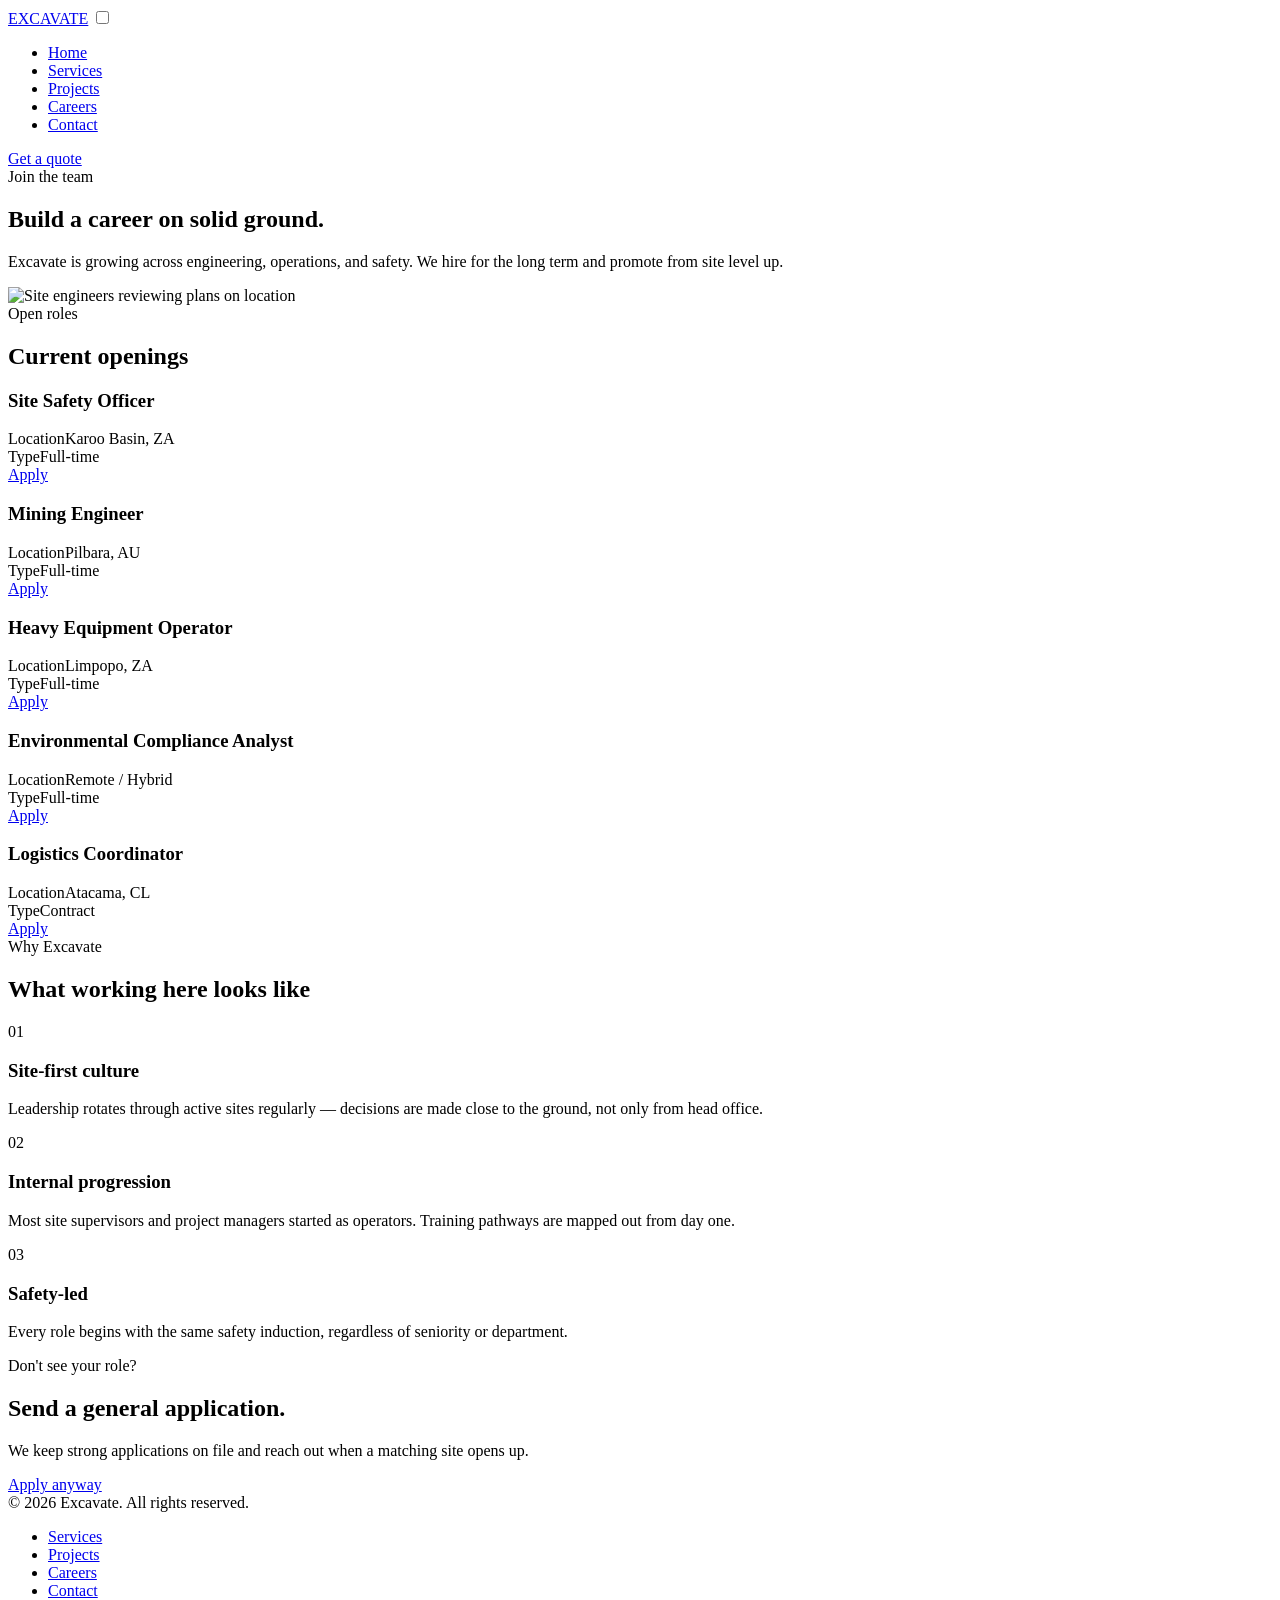
==== Pages/Careers.html @ 7427b884 "added a style.css" ====
<!DOCTYPE html>
<html lang="en">
<head>
  <meta charset="UTF-8">
  <meta name="viewport" content="width=device-width, initial-scale=1.0">
  <title>Careers — Excavate</title>
  <meta name="description" content="Excavate is hiring across engineering, operations, and safety roles at sites on three continents.">

  <link rel="preconnect" href="https://fonts.googleapis.com">
  <link rel="preconnect" href="https://fonts.gstatic.com" crossorigin>
  <link href="https://fonts.googleapis.com/css2?family=Montserrat:wght@500;600;700;800&family=Roboto:wght@400;500;700&display=swap" rel="stylesheet">
  <!-- This stylesheet link was missing from the original Careers.html -->
  <link rel="stylesheet" href="./css/styles.css">
</head>
<body>

  <!-- ============ NAVIGATION ============ -->
  <header class="site-header">
    <div class="wrap nav">
      <a href="index.html" class="logo">EXCA<span>VATE</span></a>

      <input type="checkbox" id="nav-toggle" class="nav-toggle-input">
      <label for="nav-toggle" class="nav-toggle" aria-label="Open menu">
        <span></span><span></span><span></span>
      </label>

      <ul class="nav-links">
        <li><a href="index.html">Home</a></li>
        <li><a href="services.html">Services</a></li>
        <li><a href="projects.html">Projects</a></li>
        <li><a href="careers.html" aria-current="page">Careers</a></li>
        <li><a href="contact.html">Contact</a></li>
      </ul>
      <a href="contact.html" class="nav-cta">Get a quote</a>
    </div>
  </header>

  <!-- ============ PAGE HEADER  ============ -->
  <section class="page-header">
    <div class="wrap split-header">
      <div>
        <div class="eyebrow">Join the team</div>
        <h1>Build a career on solid ground.</h1>
        <p class="lede">Excavate is growing across engineering, operations, and safety. We hire for the long term and promote from site level up.</p>
      </div>
      <div class="hero-media">
        <picture>
          <source media="(min-width: 601px)"
                  srcset="https://picsum.photos/seed/excavate-careers/900/675 900w">
          <img src="https://picsum.photos/seed/excavate-careers/900/675"
               alt="Site engineers reviewing plans on location"
               width="900" height="675" loading="lazy">
        </picture>
      </div>
    </div>
  </section>

  <!-- ============ OPEN ROLES ============ -->
  <section>
    <div class="wrap">
      <div class="section-head">
        <div>
          <div class="tag">Open roles</div>
          <h2>Current openings</h2>
        </div>
      </div>
      <div class="job-list">
        <div class="job">
          <h3>Site Safety Officer</h3>
          <div class="field"><span class="k">Location</span>Karoo Basin, ZA</div>
          <div class="field"><span class="k">Type</span>Full-time</div>
          <a href="contact.html" class="btn btn-secondary">Apply</a>
        </div>
        <div class="job">
          <h3>Mining Engineer</h3>
          <div class="field"><span class="k">Location</span>Pilbara, AU</div>
          <div class="field"><span class="k">Type</span>Full-time</div>
          <a href="contact.html" class="btn btn-secondary">Apply</a>
        </div>
        <div class="job">
          <h3>Heavy Equipment Operator</h3>
          <div class="field"><span class="k">Location</span>Limpopo, ZA</div>
          <div class="field"><span class="k">Type</span>Full-time</div>
          <a href="contact.html" class="btn btn-secondary">Apply</a>
        </div>
        <div class="job">
          <h3>Environmental Compliance Analyst</h3>
          <div class="field"><span class="k">Location</span>Remote / Hybrid</div>
          <div class="field"><span class="k">Type</span>Full-time</div>
          <a href="contact.html" class="btn btn-secondary">Apply</a>
        </div>
        <div class="job">
          <h3>Logistics Coordinator</h3>
          <div class="field"><span class="k">Location</span>Atacama, CL</div>
          <div class="field"><span class="k">Type</span>Contract</div>
          <a href="contact.html" class="btn btn-secondary">Apply</a>
        </div>
      </div>
    </div>
  </section>

  <div class="strata-rule"></div>

  <!-- ============ WHY EXCAVATE ============ -->
  <section>
    <div class="wrap">
      <div class="section-head">
        <div>
          <div class="tag">Why Excavate</div>
          <h2>What working here looks like</h2>
        </div>
      </div>
      <div class="grid-3">
        <div class="card">
          <div class="mark">01</div>
          <h3>Site-first culture</h3>
          <p>Leadership rotates through active sites regularly — decisions are made close to the ground, not only from head office.</p>
        </div>
        <div class="card">
          <div class="mark">02</div>
          <h3>Internal progression</h3>
          <p>Most site supervisors and project managers started as operators. Training pathways are mapped out from day one.</p>
        </div>
        <div class="card">
          <div class="mark">03</div>
          <h3>Safety-led</h3>
          <p>Every role begins with the same safety induction, regardless of seniority or department.</p>
        </div>
      </div>
    </div>
  </section>

  <!-- ============ CTA ============ -->
  <section class="cta">
    <div class="wrap">
      <div class="eyebrow">Don't see your role?</div>
      <h2>Send a general application.</h2>
      <p class="lede">We keep strong applications on file and reach out when a matching site opens up.</p>
      <a href="contact.html" class="btn btn-primary">Apply anyway</a>
    </div>
  </section>

  <!-- ============ FOOTER ============ -->
  <footer class="site-footer">
    <div class="wrap footer-inner">
      <div>© 2026 Excavate. All rights reserved.</div>
      <ul class="footer-links">
        <li><a href="services.html">Services</a></li>
        <li><a href="projects.html">Projects</a></li>
        <li><a href="careers.html">Careers</a></li>
        <li><a href="contact.html">Contact</a></li>
      </ul>
    </div>
  </footer>

</body>
</html>
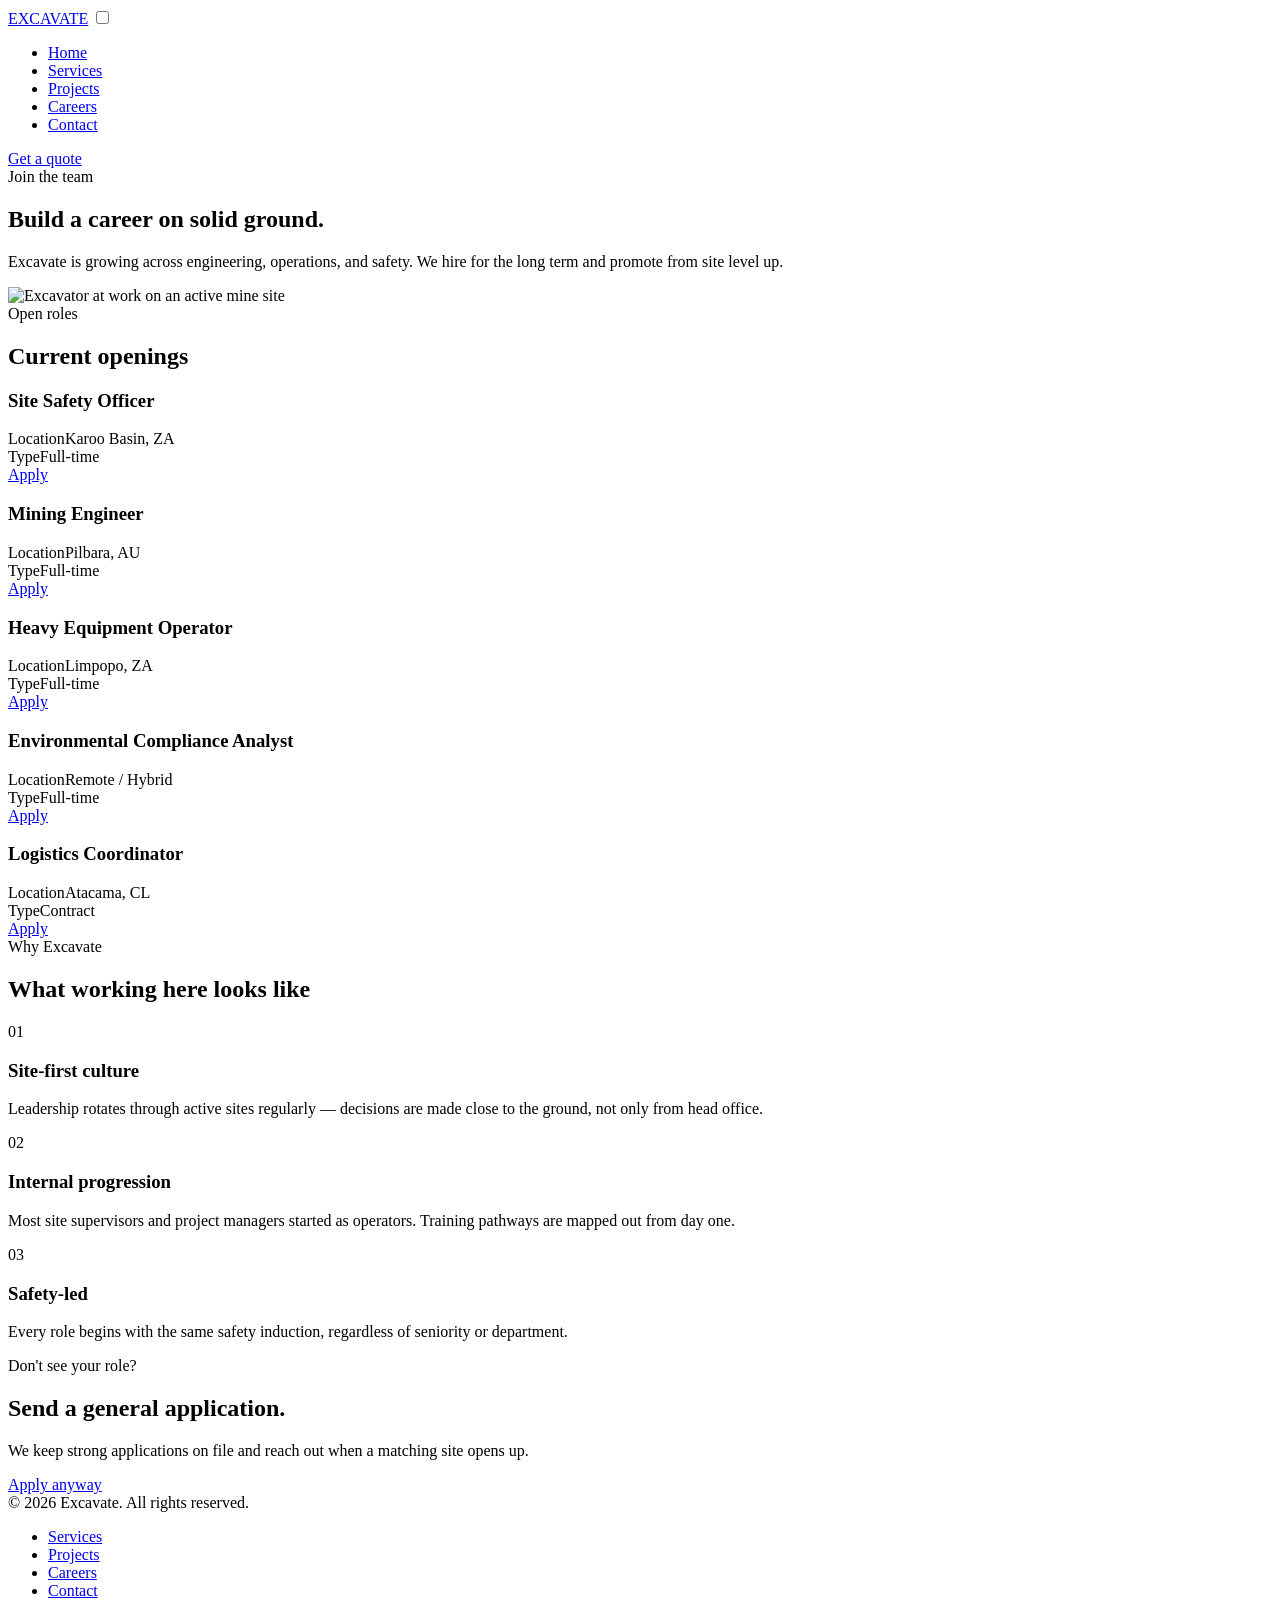
==== commit e1faea6a: "Update careers page" ====
--- a/Pages/Careers.html
+++ b/Pages/Careers.html
@@ -10,11 +10,11 @@
   <link rel="preconnect" href="https://fonts.gstatic.com" crossorigin>
   <link href="https://fonts.googleapis.com/css2?family=Montserrat:wght@500;600;700;800&family=Roboto:wght@400;500;700&display=swap" rel="stylesheet">
   <!-- This stylesheet link was missing from the original Careers.html -->
-  <link rel="stylesheet" href="./css/styles.css">
+  <link rel="stylesheet" href="styles.css">
 </head>
 <body>
 
-  <!-- ============ NAVIGATION ============ -->
+  <!-- ============ HEADER / PRIMARY NAVIGATION ============ -->
   <header class="site-header">
     <div class="wrap nav">
       <a href="index.html" class="logo">EXCA<span>VATE</span></a>
@@ -35,7 +35,7 @@
     </div>
   </header>
 
-  <!-- ============ PAGE HEADER  ============ -->
+  <!-- ============ PAGE HEADER (with responsive image) ============ -->
   <section class="page-header">
     <div class="wrap split-header">
       <div>
@@ -45,11 +45,11 @@
       </div>
       <div class="hero-media">
         <picture>
-          <source media="(min-width: 601px)"
-                  srcset="https://picsum.photos/seed/excavate-careers/900/675 900w">
-          <img src="https://picsum.photos/seed/excavate-careers/900/675"
-               alt="Site engineers reviewing plans on location"
-               width="900" height="675" loading="lazy">
+          <img src="assets/crane-624.jpg"
+               srcset="assets/crane-380.jpg 380w, assets/crane-624.jpg 624w"
+               sizes="(min-width: 900px) 480px, 45vw"
+               alt="Excavator at work on an active mine site"
+               width="624" height="350" loading="lazy">
         </picture>
       </div>
     </div>
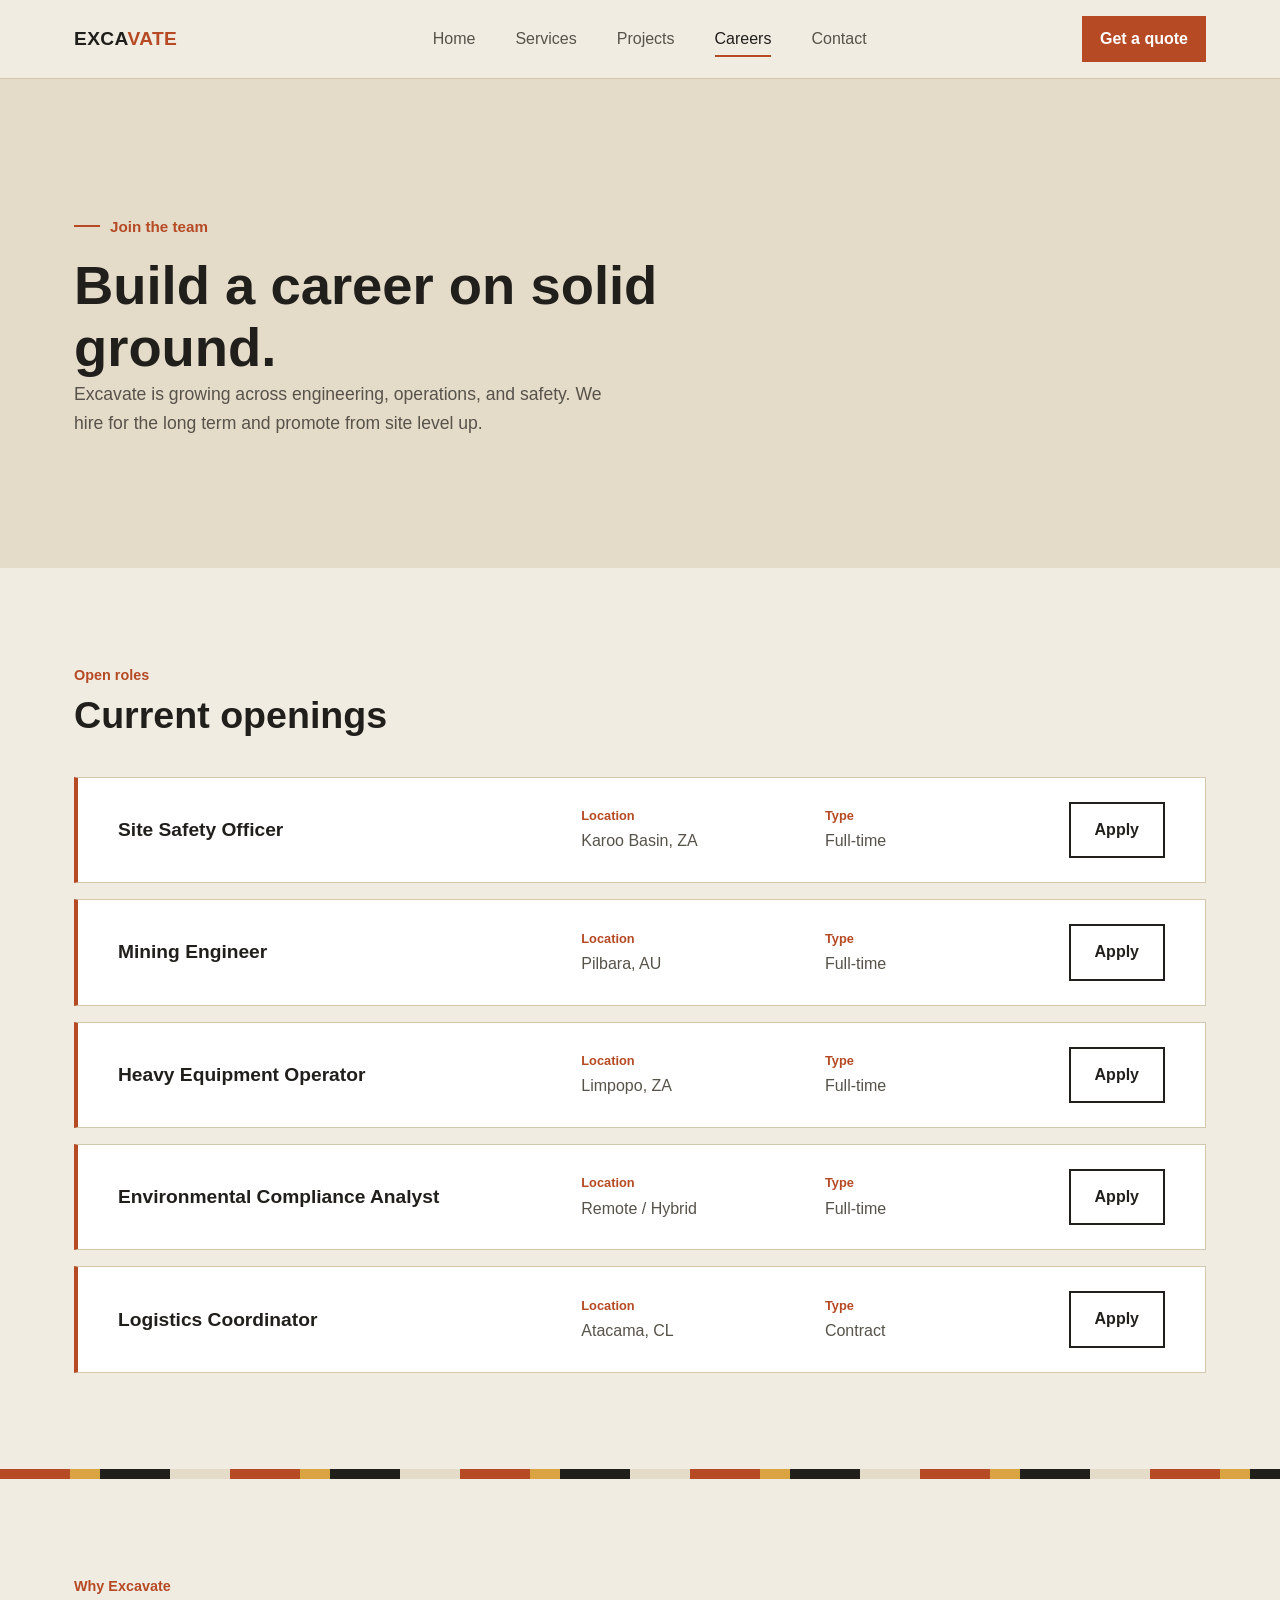
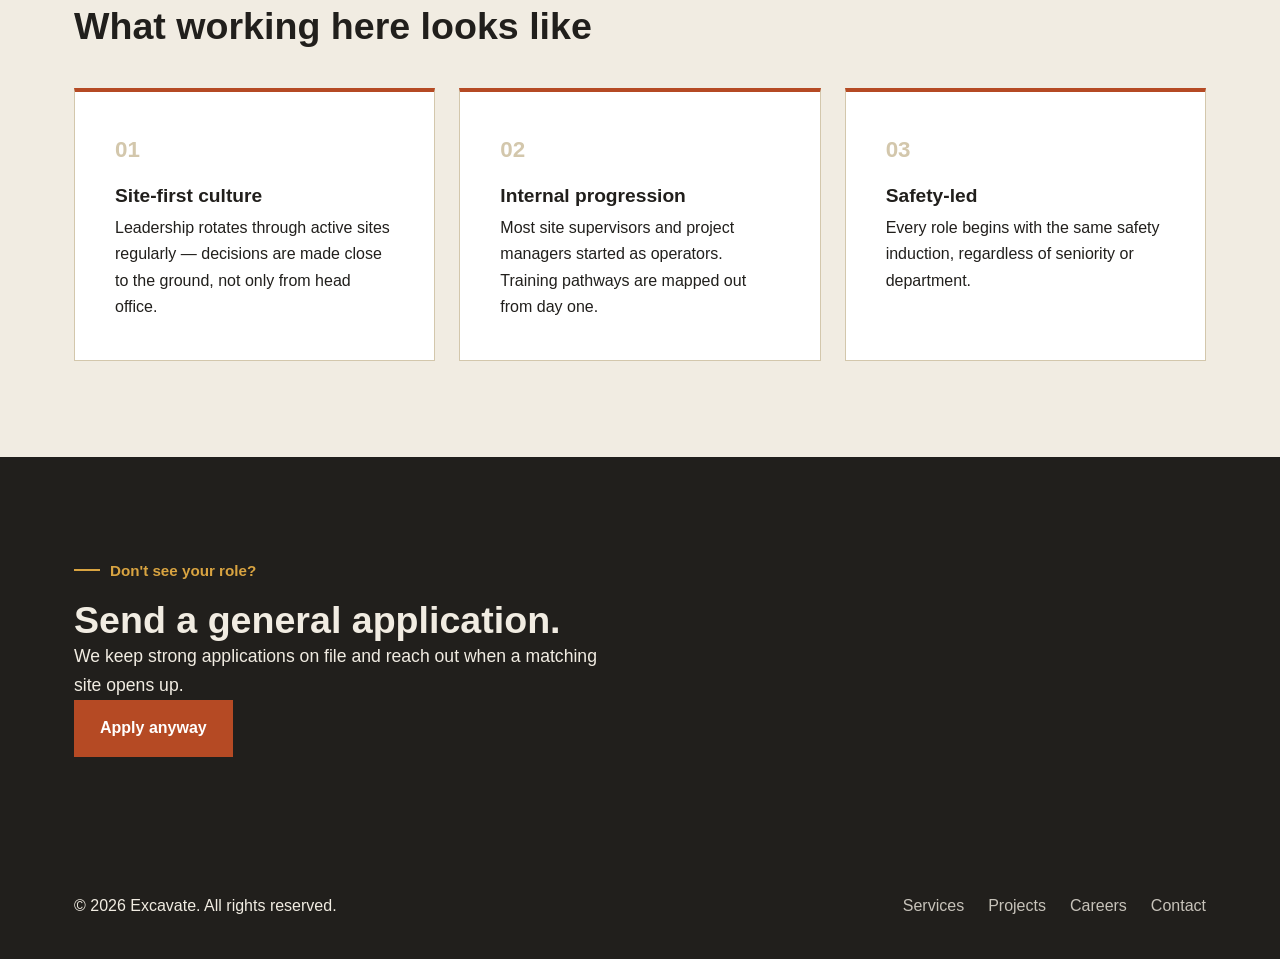
==== commit 5a4c107a: "PAGES UPDATE" ====
--- a/Pages/Careers.html
+++ b/Pages/Careers.html
@@ -10,14 +10,14 @@
   <link rel="preconnect" href="https://fonts.gstatic.com" crossorigin>
   <link href="https://fonts.googleapis.com/css2?family=Montserrat:wght@500;600;700;800&family=Roboto:wght@400;500;700&display=swap" rel="stylesheet">
   <!-- This stylesheet link was missing from the original Careers.html -->
-  <link rel="stylesheet" href="styles.css">
+  <link rel="stylesheet" href="/css/styles.css">
 </head>
 <body>
 
   <!-- ============ HEADER / PRIMARY NAVIGATION ============ -->
   <header class="site-header">
     <div class="wrap nav">
-      <a href="index.html" class="logo">EXCA<span>VATE</span></a>
+      <a href="../index.html" class="logo">EXCA<span>VATE</span></a>
 
       <input type="checkbox" id="nav-toggle" class="nav-toggle-input">
       <label for="nav-toggle" class="nav-toggle" aria-label="Open menu">
@@ -25,13 +25,13 @@
       </label>
 
       <ul class="nav-links">
-        <li><a href="index.html">Home</a></li>
-        <li><a href="services.html">Services</a></li>
-        <li><a href="projects.html">Projects</a></li>
-        <li><a href="careers.html" aria-current="page">Careers</a></li>
-        <li><a href="contact.html">Contact</a></li>
+        <li><a href="../index.html">Home</a></li>
+        <li><a href="../Services.html">Services</a></li>
+        <li><a href="../Projects.html">Projects</a></li>
+        <li><a href="../Careers.html" aria-current="page">Careers</a></li>
+        <li><a href="../Contact.html">Contact</a></li>
       </ul>
-      <a href="contact.html" class="nav-cta">Get a quote</a>
+      <a href="../Contact.html" class="nav-cta">Get a quote</a>
     </div>
   </header>
 
@@ -136,7 +136,7 @@
       <div class="eyebrow">Don't see your role?</div>
       <h2>Send a general application.</h2>
       <p class="lede">We keep strong applications on file and reach out when a matching site opens up.</p>
-      <a href="contact.html" class="btn btn-primary">Apply anyway</a>
+      <a href="../Contact.html" class="btn btn-primary">Apply anyway</a>
     </div>
   </section>
 
@@ -145,10 +145,10 @@
     <div class="wrap footer-inner">
       <div>© 2026 Excavate. All rights reserved.</div>
       <ul class="footer-links">
-        <li><a href="services.html">Services</a></li>
-        <li><a href="projects.html">Projects</a></li>
-        <li><a href="careers.html">Careers</a></li>
-        <li><a href="contact.html">Contact</a></li>
+        <li><a href="../Services.html">Services</a></li>
+        <li><a href="../Projects.html">Projects</a></li>
+        <li><a href="../Careers.html">Careers</a></li>
+        <li><a href="../Contact.html">Contact</a></li>
       </ul>
     </div>
   </footer>
--- a/css/styles.css
+++ b/css/styles.css
@@ -0,0 +1,710 @@
+/* -------------------------------------------------------------
+   1. DESIGN TOKENS
+   Palette is drawn from the subject matter: quarried stone,
+   oxidised iron ore and safety-equipment amber, rather than a
+   generic SaaS palette.
+   ------------------------------------------------------------- */
+:root {
+  /* colour */
+  --ink: #211f1c;          /* near-black warm charcoal — primary text */
+  --ink-soft: #57524a;     /* secondary text on light backgrounds */
+  --paper: #f1ece2;        /* warm quarry-stone background */
+  --paper-dark: #e4dcc9;   /* alternate section background / card fill */
+  --line: #d3c7ac;         /* hairline borders */
+  --rust: #b54a24;         /* oxide accent — primary action colour */
+  --rust-dark: #8f3a1b;    /* hover state for rust */
+  --amber: #d9a441;        /* safety-amber — small highlights, focus ring */
+  --white: #ffffff;
+
+  /* type */
+  --font-head: "Montserrat", "Segoe UI", sans-serif;
+  --font-body: "Roboto", "Segoe UI", sans-serif;
+
+  /* layout */
+  --wrap-width: 1180px;
+  --space-1: 8px;
+  --space-2: 16px;
+  --space-3: 24px;
+  --space-4: 40px;
+  --space-5: 64px;
+  --space-6: 96px;
+  --radius: 2px; /* deliberately small — this brand favours cut edges over rounded cards */
+}
+
+/* -------------------------------------------------------------
+   2. RESET
+   A light reset rather than a full normalize — keeps sensible
+   defaults where they already help (list markers on nav are
+   removed in the nav rule itself, not globally).
+   ------------------------------------------------------------- */
+*,
+*::before,
+*::after {
+  box-sizing: border-box;
+}
+
+* {
+  margin: 0;
+}
+
+html {
+  -webkit-text-size-adjust: 100%;
+  scroll-behavior: smooth;
+}
+
+body {
+  min-height: 100vh;
+  background: var(--paper);
+  color: var(--ink);
+  font-family: var(--font-body);
+  line-height: 1.65;
+  -webkit-font-smoothing: antialiased;
+}
+
+img,
+picture,
+svg {
+  max-width: 100%;
+  display: block;
+}
+
+input,
+button,
+textarea,
+select {
+  font: inherit;
+  color: inherit;
+}
+
+a {
+  color: inherit;
+}
+
+ul {
+  list-style: none;
+}
+
+/* -------------------------------------------------------------
+   3. BASE TYPOGRAPHY
+   Fluid type scale (clamp) so headings resize smoothly between
+   the mobile and desktop breakpoints instead of jumping.
+   ------------------------------------------------------------- */
+h1, h2, h3, h4 {
+  font-family: var(--font-head);
+  font-weight: 700;
+  line-height: 1.15;
+  color: var(--ink);
+}
+
+h1 { font-size: clamp(2.1rem, 1.3rem + 3.2vw, 3.4rem); }
+h2 { font-size: clamp(1.6rem, 1.1rem + 1.8vw, 2.35rem); }
+h3 { font-size: 1.2rem; }
+
+p {
+  max-width: 62ch;
+}
+
+.lede {
+  font-size: 1.1rem;
+  color: var(--ink-soft);
+  max-width: 54ch;
+}
+
+/* -------------------------------------------------------------
+   4. LAYOUT UTILITIES
+   ------------------------------------------------------------- */
+.wrap {
+  max-width: var(--wrap-width);
+  margin-inline: auto;
+  padding-inline: var(--space-3);
+}
+
+section {
+  padding-block: var(--space-6);
+}
+
+.grid-3 {
+  display: grid;
+  grid-template-columns: repeat(3, 1fr);
+  gap: var(--space-3);
+}
+
+.grid-2 {
+  display: grid;
+  grid-template-columns: 1fr 1fr;
+  gap: var(--space-5);
+  align-items: center;
+}
+
+.btn-group {
+  display: flex;
+  flex-wrap: wrap;
+  gap: var(--space-2);
+}
+
+/* -------------------------------------------------------------
+   5. HEADER & NAVIGATION
+   Uses a checkbox-driven toggle (no JavaScript needed) so the
+   menu collapses below the tablet breakpoint. See item 18/19.
+   ------------------------------------------------------------- */
+.site-header {
+  position: sticky;
+  top: 0;
+  z-index: 50;
+  background: var(--paper);
+  border-bottom: 1px solid var(--line);
+}
+
+.nav {
+  display: flex;
+  align-items: center;
+  justify-content: space-between;
+  gap: var(--space-3);
+  padding-block: var(--space-2);
+  position: relative;
+}
+
+.logo {
+  font-family: var(--font-head);
+  font-weight: 800;
+  font-size: 1.2rem;
+  letter-spacing: 0.02em;
+  text-decoration: none;
+  color: var(--ink);
+  white-space: nowrap;
+}
+
+.logo span {
+  color: var(--rust);
+}
+
+.nav-links {
+  display: flex;
+  gap: var(--space-4);
+  flex: 1;
+  justify-content: center;
+}
+
+.nav-links a {
+  text-decoration: none;
+  font-weight: 500;
+  color: var(--ink-soft);
+  padding-block: var(--space-1);
+  border-bottom: 2px solid transparent;
+  transition: color 0.15s ease, border-color 0.15s ease;
+}
+
+.nav-links a:hover,
+.nav-links a:focus-visible {
+  color: var(--rust);
+}
+
+.nav-links a[aria-current="page"] {
+  color: var(--ink);
+  border-bottom-color: var(--rust);
+}
+
+.nav-cta {
+  text-decoration: none;
+  font-weight: 600;
+  background: var(--rust);
+  color: var(--white);
+  padding: 10px 18px;
+  white-space: nowrap;
+  transition: background-color 0.15s ease;
+}
+
+.nav-cta:hover,
+.nav-cta:focus-visible {
+  background: var(--rust-dark);
+}
+
+/* mobile nav toggle — hidden on desktop */
+.nav-toggle-input {
+  display: none;
+}
+
+.nav-toggle {
+  display: none;
+  flex-direction: column;
+  justify-content: center;
+  gap: 5px;
+  width: 32px;
+  height: 32px;
+  cursor: pointer;
+}
+
+.nav-toggle span {
+  display: block;
+  height: 2px;
+  background: var(--ink);
+  transition: transform 0.2s ease, opacity 0.2s ease;
+}
+
+/* -------------------------------------------------------------
+   6. BUTTONS
+   ------------------------------------------------------------- */
+.btn {
+  display: inline-flex;
+  align-items: center;
+  justify-content: center;
+  padding: 13px 24px;
+  font-weight: 600;
+  text-decoration: none;
+  border: 2px solid transparent;
+  cursor: pointer;
+  transition: background-color 0.18s ease, color 0.18s ease,
+    border-color 0.18s ease, transform 0.12s ease;
+}
+
+.btn-primary {
+  background: var(--rust);
+  color: var(--white);
+}
+
+.btn-primary:hover {
+  background: var(--rust-dark);
+}
+
+.btn-primary:active {
+  transform: translateY(1px);
+}
+
+.btn-secondary {
+  border-color: var(--ink);
+  color: var(--ink);
+  background: transparent;
+}
+
+.btn-secondary:hover {
+  background: var(--ink);
+  color: var(--paper);
+  border-color: var(--ink);
+}
+
+/* -------------------------------------------------------------
+   7. HERO
+   Two columns on desktop: copy on the left, a site photograph
+   on the right using <picture> with art-directed crops.
+   ------------------------------------------------------------- */
+.hero .wrap {
+  display: grid;
+  grid-template-columns: 1.1fr 0.9fr;
+  gap: var(--space-5);
+  align-items: center;
+  padding-block: var(--space-6);
+}
+
+.hero-media picture,
+.hero-media img {
+  width: 100%;
+  aspect-ratio: 4 / 3;
+  object-fit: cover;
+}
+
+/* -------------------------------------------------------------
+   8. SECTION HEAD / EYEBROW
+   Eyebrow uses a short rule + sentence case rather than a
+   tracked-out all-caps label.
+   ------------------------------------------------------------- */
+.eyebrow {
+  display: inline-flex;
+  align-items: center;
+  gap: 10px;
+  color: var(--rust);
+  font-weight: 700;
+  font-size: 0.95rem;
+  margin-bottom: var(--space-2);
+}
+
+.eyebrow::before {
+  content: "";
+  width: 26px;
+  height: 2px;
+  background: var(--rust);
+  display: inline-block;
+}
+
+.tag {
+  color: var(--rust);
+  font-weight: 700;
+  font-size: 0.9rem;
+  margin-bottom: 6px;
+}
+
+.section-head {
+  display: flex;
+  justify-content: space-between;
+  align-items: flex-end;
+  gap: var(--space-3);
+  margin-bottom: var(--space-4);
+  flex-wrap: wrap;
+}
+
+/* -------------------------------------------------------------
+   9. CARDS
+   A rust top-edge stands in for the generic soft-shadow /
+   rounded-corner treatment — nods to a cut rock face.
+   ------------------------------------------------------------- */
+.card {
+  background: var(--white);
+  border: 1px solid var(--line);
+  border-top: 4px solid var(--rust);
+  padding: var(--space-4);
+  transition: transform 0.18s ease, box-shadow 0.18s ease;
+}
+
+.card:hover {
+  transform: translateY(-4px);
+  box-shadow: 0 16px 28px -18px rgba(33, 31, 28, 0.45);
+}
+
+.card .mark {
+  font-family: var(--font-head);
+  font-weight: 800;
+  color: var(--line);
+  font-size: 1.4rem;
+  margin-bottom: var(--space-2);
+}
+
+.card h3 {
+  margin-bottom: var(--space-1);
+}
+
+/* -------------------------------------------------------------
+   10. STRATA RULE
+   A repeating gradient standing in for a rock-strata cross
+   section — used as a section divider instead of a plain <hr>.
+   ------------------------------------------------------------- */
+.strata-rule {
+  height: 10px;
+  background: repeating-linear-gradient(
+    90deg,
+    var(--rust) 0 70px,
+    var(--amber) 70px 100px,
+    var(--ink) 100px 170px,
+    var(--paper-dark) 170px 230px
+  );
+}
+
+/* -------------------------------------------------------------
+   11. CTA BAND
+   ------------------------------------------------------------- */
+.cta {
+  background: var(--ink);
+  color: var(--paper);
+}
+
+.cta .eyebrow,
+.cta h2,
+.cta .lede {
+  color: var(--paper);
+}
+
+.cta .eyebrow {
+  color: var(--amber);
+}
+
+.cta .eyebrow::before {
+  background: var(--amber);
+}
+
+/* -------------------------------------------------------------
+   12. INNER PAGE HEADER
+   ------------------------------------------------------------- */
+.page-header {
+  background: var(--paper-dark);
+  padding-block: var(--space-5);
+}
+
+.page-header .wrap.split-header {
+  display: grid;
+  grid-template-columns: 1.1fr 0.9fr;
+  gap: var(--space-5);
+  align-items: center;
+}
+
+/* -------------------------------------------------------------
+   13. CAREERS — JOB LIST
+   ------------------------------------------------------------- */
+.job-list {
+  display: grid;
+  gap: var(--space-2);
+}
+
+.job {
+  display: grid;
+  grid-template-columns: 2fr 1fr 1fr auto;
+  gap: var(--space-3);
+  align-items: center;
+  background: var(--white);
+  border: 1px solid var(--line);
+  border-left: 4px solid var(--rust);
+  padding: var(--space-3) var(--space-4);
+}
+
+.job .field {
+  color: var(--ink-soft);
+}
+
+.job .k {
+  display: block;
+  font-size: 0.8rem;
+  font-weight: 700;
+  color: var(--rust);
+  margin-bottom: 2px;
+}
+
+/* -------------------------------------------------------------
+   14. PROJECTS — META TAGS
+   ------------------------------------------------------------- */
+.meta {
+  display: flex;
+  flex-wrap: wrap;
+  gap: var(--space-1);
+  margin-top: var(--space-2);
+}
+
+.meta span {
+  background: var(--paper-dark);
+  border: 1px solid var(--line);
+  padding: 4px 10px;
+  font-size: 0.82rem;
+  font-weight: 600;
+  color: var(--ink-soft);
+}
+
+/* -------------------------------------------------------------
+   15. CONTACT FORM
+   ------------------------------------------------------------- */
+.form-grid {
+  display: grid;
+  grid-template-columns: 1fr 1fr;
+  gap: var(--space-3);
+}
+
+.form-grid .full {
+  grid-column: 1 / -1;
+}
+
+.form-grid label {
+  display: block;
+  font-weight: 600;
+  font-size: 0.9rem;
+  margin-bottom: 6px;
+}
+
+.form-grid input,
+.form-grid select,
+.form-grid textarea {
+  width: 100%;
+  padding: 12px 14px;
+  border: 1px solid var(--line);
+  background: var(--white);
+  transition: border-color 0.15s ease, box-shadow 0.15s ease;
+}
+
+.form-grid textarea {
+  min-height: 140px;
+  resize: vertical;
+}
+
+.form-grid input:focus-visible,
+.form-grid select:focus-visible,
+.form-grid textarea:focus-visible {
+  outline: none;
+  border-color: var(--rust);
+  box-shadow: 0 0 0 3px rgba(181, 74, 36, 0.18);
+}
+
+.info-list {
+  display: grid;
+  gap: var(--space-2);
+}
+
+.info-list li {
+  display: flex;
+  justify-content: space-between;
+  gap: var(--space-2);
+  border-bottom: 1px solid var(--line);
+  padding-bottom: var(--space-2);
+}
+
+.info-list .k {
+  font-weight: 700;
+  color: var(--ink-soft);
+}
+
+/* -------------------------------------------------------------
+   16. FOOTER
+   ------------------------------------------------------------- */
+.site-footer {
+  background: var(--ink);
+  color: var(--paper);
+  padding-block: var(--space-4);
+}
+
+.footer-inner {
+  display: flex;
+  justify-content: space-between;
+  align-items: center;
+  flex-wrap: wrap;
+  gap: var(--space-2);
+}
+
+.footer-inner .logo,
+.footer-inner .logo span {
+  color: var(--paper);
+}
+
+.footer-links {
+  display: flex;
+  gap: var(--space-3);
+}
+
+.footer-links a {
+  text-decoration: none;
+  color: var(--paper);
+  opacity: 0.8;
+  transition: opacity 0.15s ease;
+}
+
+.footer-links a:hover,
+.footer-links a:focus-visible {
+  opacity: 1;
+}
+
+/* -------------------------------------------------------------
+   17. ACCESSIBILITY HELPERS
+   Visible keyboard focus everywhere, on top of the specific
+   focus-visible rules set above for form controls and links.
+   ------------------------------------------------------------- */
+a:focus-visible,
+button:focus-visible,
+.nav-toggle:focus-visible {
+  outline: 3px solid var(--amber);
+  outline-offset: 2px;
+}
+
+/* -------------------------------------------------------------
+   18. RESPONSIVE — TABLET (≤ 900px)
+   ------------------------------------------------------------- */
+@media (max-width: 900px) {
+  .grid-3 {
+    grid-template-columns: repeat(2, 1fr);
+  }
+
+  .hero .wrap,
+  .page-header .wrap.split-header {
+    grid-template-columns: 1fr;
+  }
+
+  .hero-media {
+    order: -1;
+  }
+
+  .hero-media picture,
+  .hero-media img {
+    aspect-ratio: 16 / 9;
+  }
+
+  .job {
+    grid-template-columns: 1fr 1fr;
+  }
+
+  .job .btn {
+    grid-column: 1 / -1;
+  }
+}
+
+/* -------------------------------------------------------------
+   19. RESPONSIVE — MOBILE (≤ 600px)
+   Navigation collapses into a checkbox-driven dropdown; grids
+   drop to a single column; type scale settles at its smallest
+   clamp value automatically.
+   ------------------------------------------------------------- */
+@media (max-width: 600px) {
+  section {
+    padding-block: var(--space-5);
+  }
+
+  .grid-3,
+  .grid-2,
+  .form-grid {
+    grid-template-columns: 1fr;
+  }
+
+  .form-grid .full {
+    grid-column: 1;
+  }
+
+  .nav-toggle {
+    display: flex;
+  }
+
+  .nav-links,
+  .nav-cta {
+    display: none;
+  }
+
+  .nav-links {
+    position: absolute;
+    top: 100%;
+    left: 0;
+    right: 0;
+    flex-direction: column;
+    gap: 0;
+    background: var(--paper);
+    border-bottom: 1px solid var(--line);
+    max-height: 0;
+    overflow: hidden;
+    transition: max-height 0.25s ease;
+  }
+
+  .nav-links a {
+    display: block;
+    padding: var(--space-2) var(--space-3);
+    border-bottom: 1px solid var(--line);
+  }
+
+  .nav-toggle-input:checked ~ .nav-links {
+    max-height: 320px;
+    display: flex;
+  }
+
+  .nav-toggle-input:checked ~ .nav-toggle span:nth-child(1) {
+    transform: translateY(7px) rotate(45deg);
+  }
+
+  .nav-toggle-input:checked ~ .nav-toggle span:nth-child(2) {
+    opacity: 0;
+  }
+
+  .nav-toggle-input:checked ~ .nav-toggle span:nth-child(3) {
+    transform: translateY(-7px) rotate(-45deg);
+  }
+
+  .job {
+    grid-template-columns: 1fr;
+    text-align: left;
+  }
+
+  .info-list li {
+    flex-direction: column;
+    gap: 2px;
+  }
+}
+
+/* -------------------------------------------------------------
+   20. REDUCED MOTION
+   ------------------------------------------------------------- */
+@media (prefers-reduced-motion: reduce) {
+  html {
+    scroll-behavior: auto;
+  }
+
+  * {
+    transition-duration: 0.001ms !important;
+    animation-duration: 0.001ms !important;
+  }
+}
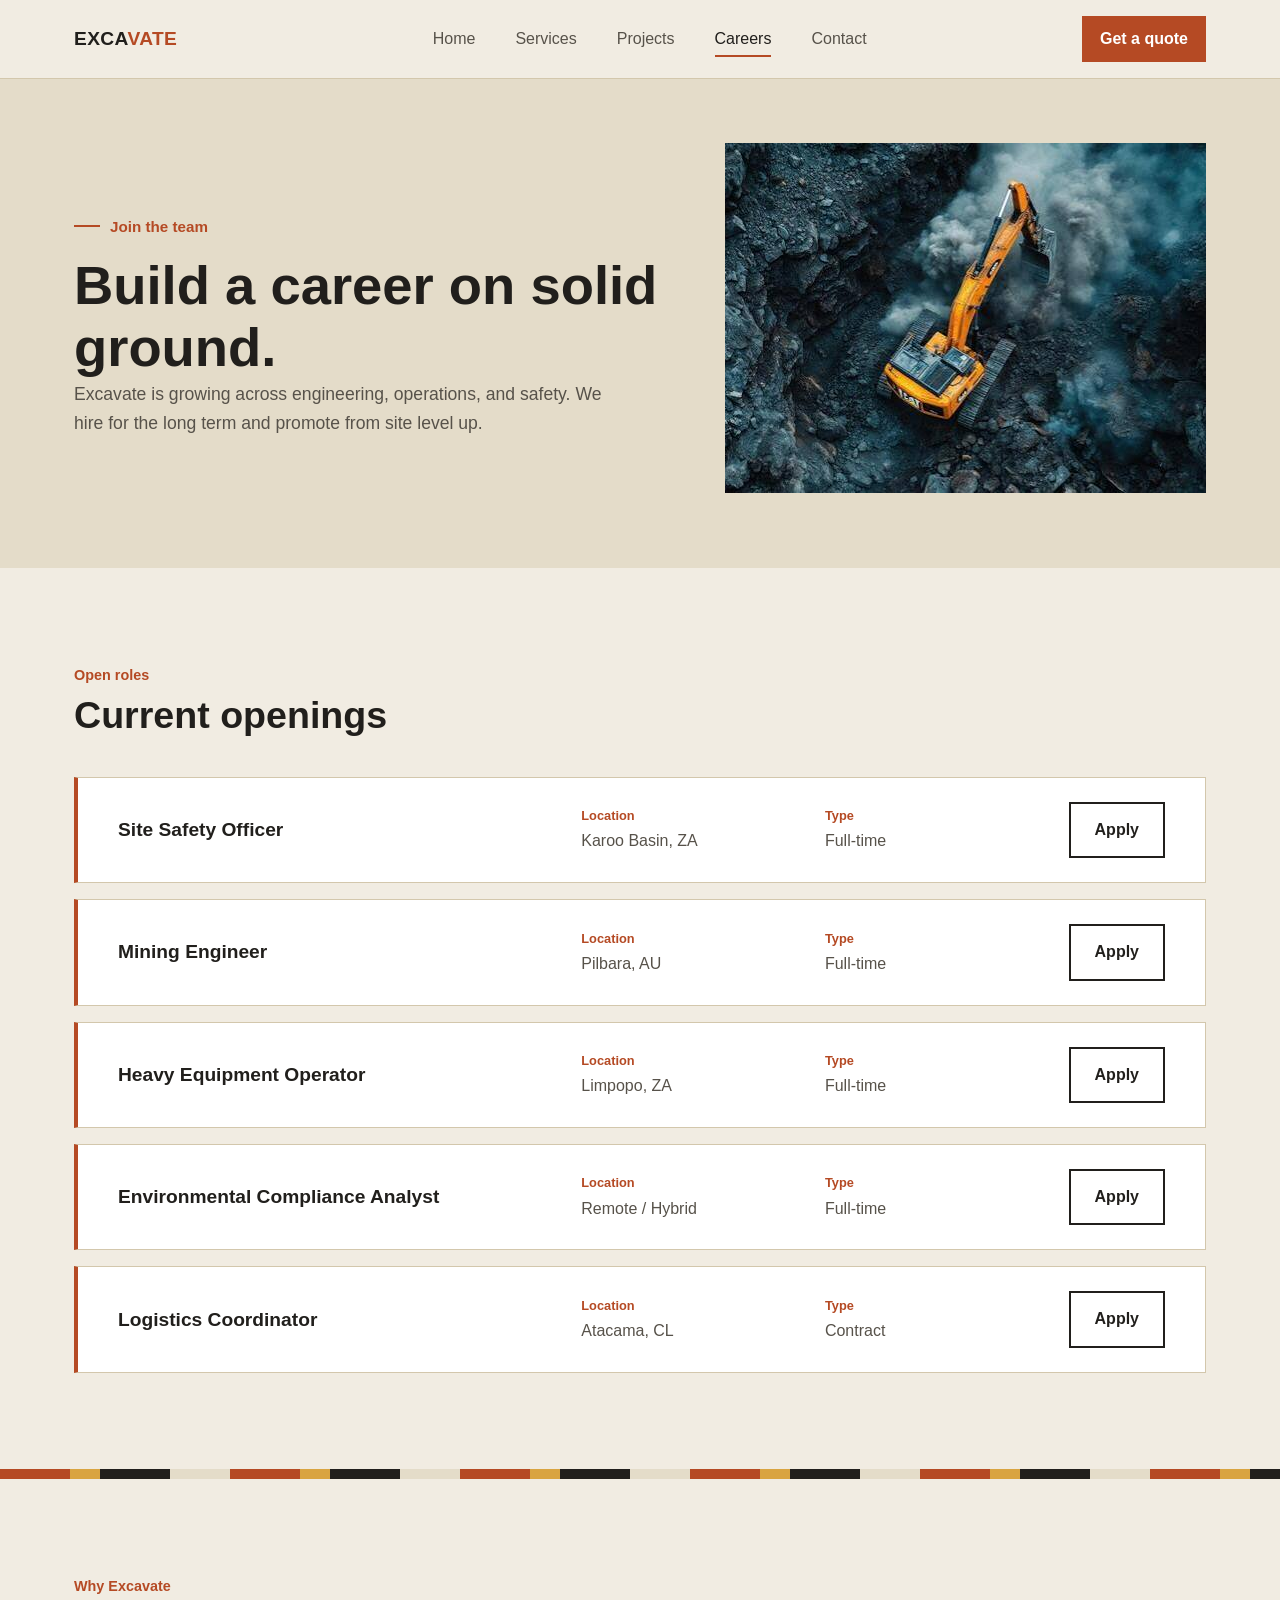
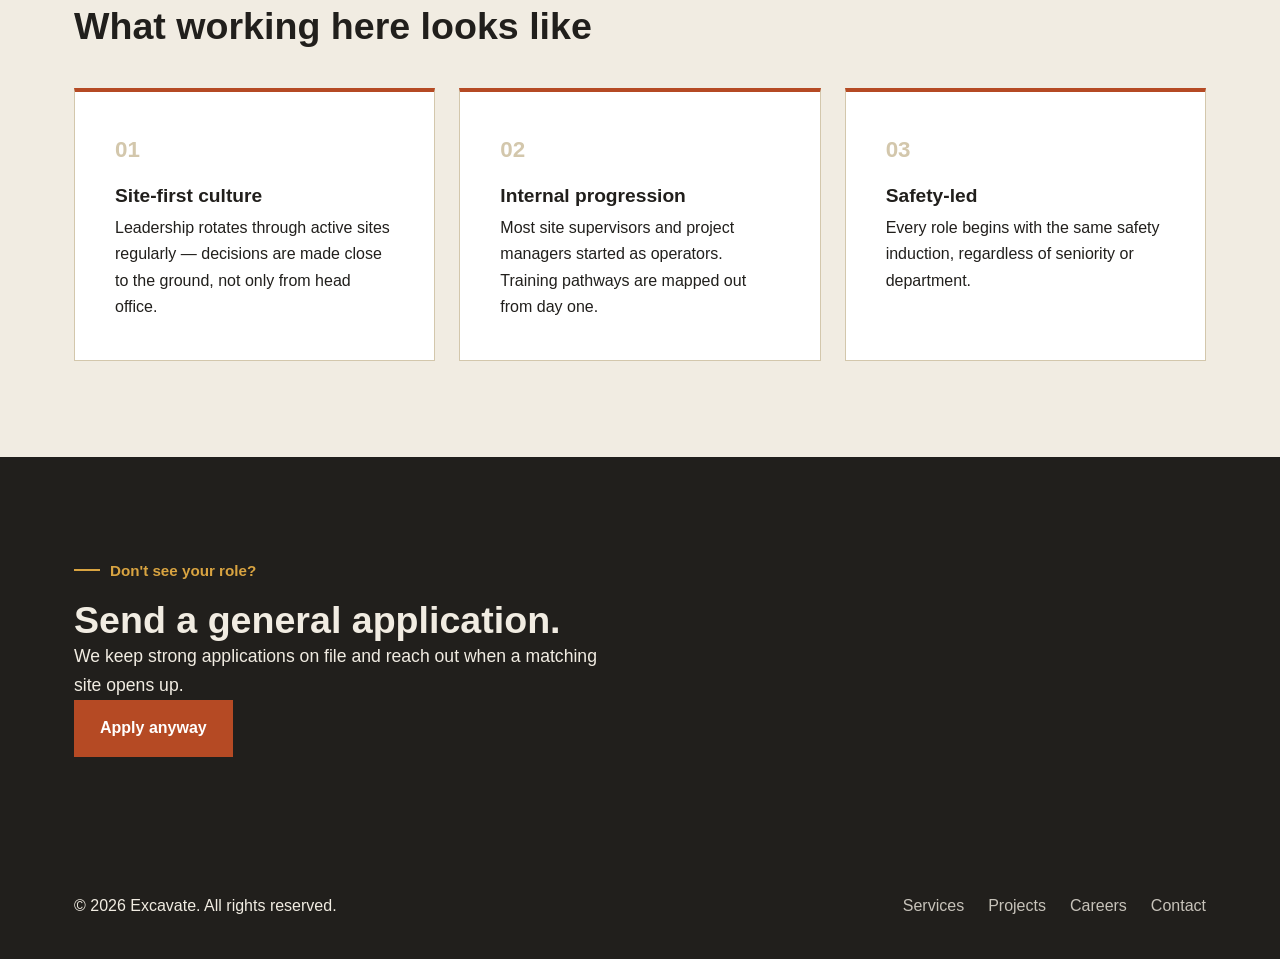
==== commit ddb8b1d4: "adjusting Images" ====
--- a/Pages/Careers.html
+++ b/Pages/Careers.html
@@ -26,12 +26,12 @@
 
       <ul class="nav-links">
         <li><a href="../index.html">Home</a></li>
-        <li><a href="../Services.html">Services</a></li>
-        <li><a href="../Projects.html">Projects</a></li>
-        <li><a href="../Careers.html" aria-current="page">Careers</a></li>
-        <li><a href="../Contact.html">Contact</a></li>
+        <li><a href="../Pages/Services.html">Services</a></li>
+        <li><a href="../Pages/Projects.html">Projects</a></li>
+        <li><a href="../Pages/Careers.html" aria-current="page">Careers</a></li>
+        <li><a href="../Pages/Contact.html">Contact</a></li>
       </ul>
-      <a href="../Contact.html" class="nav-cta">Get a quote</a>
+      <a href="../Pages/Contact.html" class="nav-cta">Get a quote</a>
     </div>
   </header>
 
@@ -45,8 +45,8 @@
       </div>
       <div class="hero-media">
         <picture>
-          <img src="assets/crane-624.jpg"
-               srcset="assets/crane-380.jpg 380w, assets/crane-624.jpg 624w"
+          <img src="../assets/crane.jpg"
+               srcset="../assets/crane.jpg, ../assets/crane.jpg"
                sizes="(min-width: 900px) 480px, 45vw"
                alt="Excavator at work on an active mine site"
                width="624" height="350" loading="lazy">
@@ -136,7 +136,7 @@
       <div class="eyebrow">Don't see your role?</div>
       <h2>Send a general application.</h2>
       <p class="lede">We keep strong applications on file and reach out when a matching site opens up.</p>
-      <a href="../Contact.html" class="btn btn-primary">Apply anyway</a>
+      <a href="../Pages/Contact.html" class="btn btn-primary">Apply anyway</a>
     </div>
   </section>
 
@@ -145,10 +145,10 @@
     <div class="wrap footer-inner">
       <div>© 2026 Excavate. All rights reserved.</div>
       <ul class="footer-links">
-        <li><a href="../Services.html">Services</a></li>
-        <li><a href="../Projects.html">Projects</a></li>
-        <li><a href="../Careers.html">Careers</a></li>
-        <li><a href="../Contact.html">Contact</a></li>
+        <li><a href="../Pages/Services.html">Services</a></li>
+        <li><a href="../Pages/Projects.html">Projects</a></li>
+        <li><a href="../Pages/Careers.html">Careers</a></li>
+        <li><a href="../Pages/Contact.html">Contact</a></li>
       </ul>
     </div>
   </footer>
